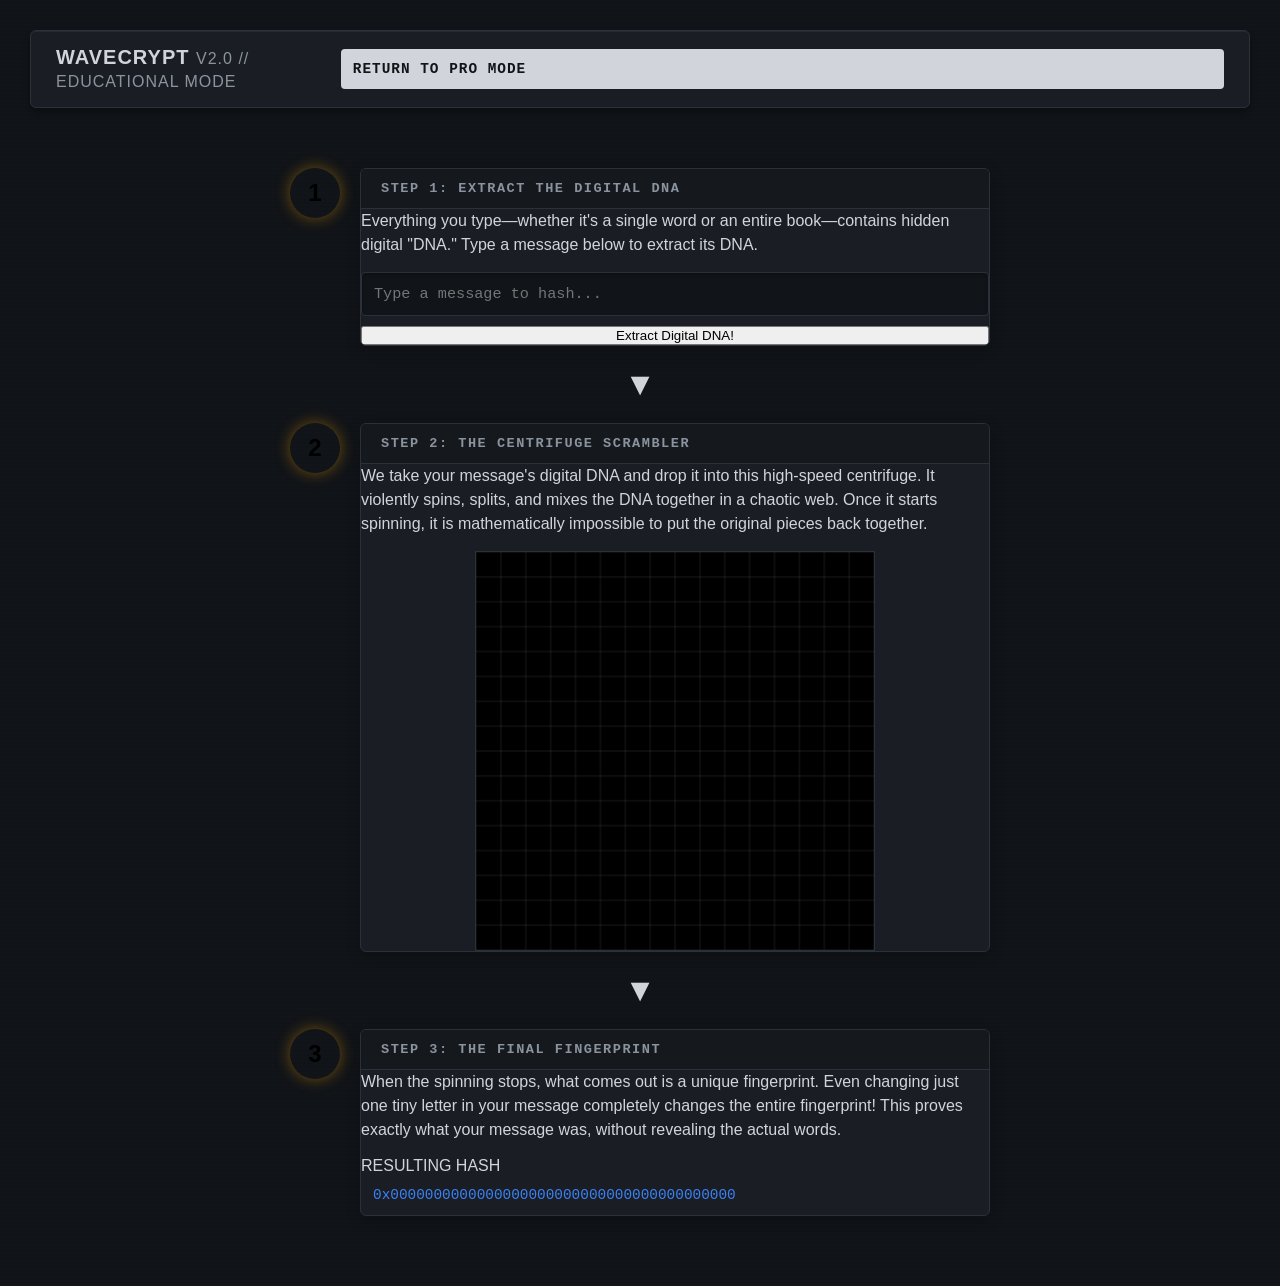
==== ui/layman.html @ 8665dae8 "feat: Add Layman Educational Mode and Pipeline UI Redesign" ====
<!DOCTYPE html>
<html lang="en">
<head>
    <meta charset="UTF-8">
    <meta name="viewport" content="width=device-width, initial-scale=1.0">
    <title>WaveCrypt - Layman's Explanation</title>
    <link rel="stylesheet" href="styles.css">
    <style>
        .layman-layout {
            display: flex;
            flex-direction: column;
            align-items: center;
            max-width: 700px;
            margin: 40px auto;
            gap: 20px;
        }
        .layman-step {
            display: flex;
            gap: 20px;
            width: 100%;
        }
        .step-number {
            flex-shrink: 0;
            width: 50px;
            height: 50px;
            background: var(--primary-color);
            color: #000;
            border-radius: 50%;
            display: flex;
            align-items: center;
            justify-content: center;
            font-size: 1.5rem;
            font-weight: bold;
            box-shadow: 0 0 15px rgba(255, 170, 0, 0.4);
        }
        .step-content {
            flex-grow: 1;
        }
        .layman-text {
            font-size: 1rem;
            color: var(--text-muted);
            line-height: 1.5;
            margin-bottom: 15px;
        }
        .flow-arrow {
            font-size: 2rem;
            color: var(--primary-color);
            animation: bounce 2s infinite;
        }
        @keyframes bounce {
            0%, 20%, 50%, 80%, 100% {transform: translateY(0);}
            40% {transform: translateY(-10px);}
            60% {transform: translateY(-5px);}
        }
    </style>
</head>
<body>
    <main class="pipeline-container">
        <!-- HEADER -->
        <header class="top-bar" style="display:flex; justify-content:space-between; align-items:center;">
            <h1>WaveCrypt <span>v2.0 // Educational Mode</span></h1>
            <a href="index.html" class="action-btn" style="text-decoration:none;">RETURN TO PRO MODE</a>
        </header>

        <!-- LAYMAN WATERFALL LAYOUT -->
        <div class="layman-layout">
            
            <!-- STEP 1: INPUT -->
            <div class="layman-step">
                <div class="step-number">1</div>
                <div class="step-content panel">
                    <div class="panel-header">STEP 1: EXTRACT THE DIGITAL DNA</div>
                    <p class="layman-text">Everything you type—whether it's a single word or an entire book—contains hidden digital "DNA." Type a message below to extract its DNA.</p>
                    <input type="text" id="rawInput" placeholder="Type a message to hash..." autocomplete="off">
                    <button id="hashBtn" class="btn primary-btn" style="width: 100%; margin-top: 10px;">Extract Digital DNA!</button>
                </div>
            </div>

            <!-- ANIMATED ARROW DOWN -->
            <div class="flow-arrow">▼</div>

            <!-- STEP 2: SIMULATION -->
            <div class="layman-step">
                <div class="step-number">2</div>
                <div class="step-content panel">
                    <div class="panel-header">STEP 2: THE CENTRIFUGE SCRAMBLER</div>
                    <p class="layman-text">We take your message's digital DNA and drop it into this high-speed centrifuge. It violently spins, splits, and mixes the DNA together in a chaotic web. Once it starts spinning, it is mathematically impossible to put the original pieces back together.</p>
                    
                    <div class="canvas-wrapper" style="position: relative; width: 100%; max-width:400px; margin: 0 auto; aspect-ratio: 1/1; background: #000; border: 1px solid var(--border-color); overflow: hidden;">
                        <div id="fluidContainer" style="width:100%; height:100%; filter: contrast(30); background: #000;">
                            <canvas id="gridCanvas" width="400" height="400" style="width:100%; height:100%; filter: blur(8px);"></canvas>
                        </div>
                        <canvas id="bgCanvas" width="400" height="400" style="position:absolute; top:0; left:0; width:100%; height:100%; pointer-events:none;"></canvas>
                    </div>
                </div>
            </div>

            <!-- ANIMATED ARROW DOWN -->
            <div class="flow-arrow">▼</div>

            <!-- STEP 3: OUTPUT -->
            <div class="layman-step">
                <div class="step-number">3</div>
                <div class="step-content panel">
                    <div class="panel-header">STEP 3: THE FINAL FINGERPRINT</div>
                    <p class="layman-text">When the spinning stops, what comes out is a unique fingerprint. Even changing just one tiny letter in your message completely changes the entire fingerprint! This proves exactly what your message was, without revealing the actual words.</p>
                    <div class="hash-display">
                        <div class="hash-label">RESULTING HASH</div>
                        <div id="hashOutput" class="hash-value">0x0000000000000000000000000000000000000000</div>
                    </div>
                </div>
            </div>

        </div>
    </main>
    
    <script src="layman.js"></script>
</body>
</html>
---- ui/styles.css ----
:root {
    /* Classic, Professional, Realistic Palette */
    --bg-base: #111418;
    --bg-panel: #1a1e24;
    --bg-panel-inset: #15181d;
    --border-color: #2a313b;
    --border-highlight: #3a424e;
    
    --text-main: #d1d5db;
    --text-dim: #8b949e;
    --text-dark: #111418;
    
    --accent-amber: #f59e0b;
    --accent-blue: #3b82f6;
    --accent-green: #10b981;
    --accent-red: #ef4444;
    
    --font-sans: -apple-system, BlinkMacSystemFont, "Segoe UI", Roboto, Helvetica, Arial, sans-serif;
    --font-mono: ui-monospace, SFMono-Regular, "SF Mono", Menlo, Consolas, "Liberation Mono", monospace;
}

* {
    margin: 0;
    padding: 0;
    box-sizing: border-box;
}

body {
    background-color: var(--bg-base);
    color: var(--text-main);
    font-family: var(--font-sans);
    min-height: 100vh;
    display: flex;
    justify-content: center;
    align-items: center;
    /* Subtle noise/texture for realistic lab feel */
    background-image: repeating-linear-gradient(0deg, transparent, transparent 2px, rgba(0,0,0,0.05) 2px, rgba(0,0,0,0.05) 4px);
}

/* Pipeline Layout */
.pipeline-container {
    width: 100%;
    max-width: 1400px;
    padding: 30px;
    display: flex;
    flex-direction: column;
    gap: 20px;
}

/* Top Bar */
.top-bar {
    display: flex;
    justify-content: space-between;
    align-items: center;
    padding: 15px 25px;
    background: var(--bg-panel);
    border: 1px solid var(--border-color);
    border-radius: 6px;
    box-shadow: inset 0 1px 0 rgba(255,255,255,0.05), 0 4px 6px rgba(0,0,0,0.3);
}
.top-bar h1 {
    font-size: 1.25rem;
    font-weight: 600;
    letter-spacing: 1px;
    text-transform: uppercase;
    color: var(--text-main);
}
.top-bar h1 span {
    color: var(--text-dim);
    font-weight: 400;
    font-size: 1rem;
}
.status-indicator {
    font-family: var(--font-mono);
    font-size: 0.85rem;
    color: var(--accent-green);
    display: flex;
    align-items: center;
    gap: 8px;
}
.status-indicator::before {
    content: '';
    display: inline-block;
    width: 8px;
    height: 8px;
    background: var(--accent-green);
    border-radius: 50%;
    box-shadow: 0 0 8px var(--accent-green);
}

/* Pipeline Grid */
.pipeline-grid {
    display: grid;
    grid-template-columns: 1fr 1fr 1fr;
    grid-template-areas: 
        "input sim edu"
        "output sim edu";
    gap: 20px;
}

.stage-input { grid-area: input; }
.stage-sim { grid-area: sim; }
.stage-edu { grid-area: edu; }
.stage-output { grid-area: output; }

/* Panels */
.panel {
    background: var(--bg-panel);
    border: 1px solid var(--border-color);
    border-radius: 6px;
    display: flex;
    flex-direction: column;
    overflow: hidden;
    box-shadow: 0 4px 15px rgba(0,0,0,0.2);
}
.panel-header {
    background: var(--bg-panel-inset);
    padding: 12px 20px;
    font-family: var(--font-mono);
    font-size: 0.85rem;
    font-weight: 600;
    letter-spacing: 1.5px;
    color: var(--text-dim);
    border-bottom: 1px solid var(--border-color);
}
.panel-content {
    padding: 20px;
    display: flex;
    flex-direction: column;
    gap: 15px;
    flex-grow: 1;
}

.description {
    font-size: 0.95rem;
    color: var(--text-dim);
    line-height: 1.5;
}
.mono-text {
    font-family: var(--font-mono);
    font-size: 0.9rem;
    line-height: 1.6;
}

/* Inputs & Buttons */
textarea, input[type="text"] {
    width: 100%;
    background: var(--bg-base);
    border: 1px solid var(--border-color);
    border-radius: 4px;
    padding: 12px;
    color: var(--text-main);
    font-family: var(--font-mono);
    font-size: 0.95rem;
    resize: none;
    outline: none;
    box-shadow: inset 0 2px 4px rgba(0,0,0,0.2);
    transition: border-color 0.2s;
}
textarea:focus, input[type="text"]:focus {
    border-color: var(--accent-blue);
}

.action-btn {
    width: 100%;
    padding: 12px;
    background: var(--text-main);
    color: var(--text-dark);
    border: none;
    border-radius: 4px;
    font-family: var(--font-mono);
    font-weight: 700;
    font-size: 0.9rem;
    letter-spacing: 1px;
    cursor: pointer;
    transition: all 0.2s;
}
.action-btn:hover:not(:disabled) {
    background: #fff;
    transform: translateY(-1px);
}
.action-btn:active:not(:disabled) {
    transform: translateY(1px);
}
.action-btn:disabled {
    opacity: 0.5;
    cursor: not-allowed;
}
.action-btn.secondary {
    background: var(--bg-panel-inset);
    color: var(--text-main);
    border: 1px solid var(--border-color);
}
.action-btn.secondary:hover {
    background: var(--border-highlight);
}

/* Stage 2: Simulation Specific */
.view-btn {
    background: transparent;
    border: 1px solid var(--border-highlight);
    color: var(--text-dim);
    font-family: var(--font-mono);
    font-size: 0.75rem;
    padding: 4px 8px;
    cursor: pointer;
    border-radius: 4px;
    transition: all 0.2s;
}
.view-btn:hover {
    background: var(--border-color);
}
.view-btn.active {
    background: var(--text-main);
    color: var(--text-dark);
    border-color: var(--text-main);
}

.canvas-wrapper {
    /* Styles moved inline to HTML to handle z-indexing */
}
canvas {
    /* Styles moved inline to HTML */
}
.sim-stats {
    display: flex;
    justify-content: space-between;
    padding: 12px 20px;
    background: var(--bg-panel-inset);
    font-family: var(--font-mono);
    font-size: 0.85rem;
    color: var(--accent-amber);
}

/* Stage 3 & 4: Hash Outputs */
.hash-box {
    display: flex;
    align-items: stretch;
    background: var(--bg-base);
    border: 1px solid var(--border-color);
    border-radius: 4px;
    overflow: hidden;
}
#hashOutput {
    flex-grow: 1;
    padding: 12px;
    font-family: var(--font-mono);
    font-size: 0.9rem;
    color: var(--accent-blue);
    word-break: break-all;
    display: flex;
    align-items: center;
}
.icon-btn {
    background: var(--border-color);
    color: var(--text-main);
    border: none;
    padding: 0 15px;
    font-family: var(--font-sans);
    font-size: 0.85rem;
    cursor: pointer;
    transition: background 0.2s;
}
.icon-btn:hover:not(:disabled) {
    background: var(--border-highlight);
}
.icon-btn:disabled {
    opacity: 0.5;
    cursor: not-allowed;
}

.decrypt-group {
    display: flex;
    gap: 10px;
}
.decrypt-group input {
    flex-grow: 1;
}
.decrypt-group button {
    width: auto;
    padding: 0 20px;
}

.scanline {
    position: absolute;
    top: 0;
    left: 0;
    width: 100%;
    height: 100%;
    background: linear-gradient(
        to bottom,
        rgba(255,255,255,0),
        rgba(255,255,255,0) 50%,
        rgba(0,0,0,0.1) 50%,
        rgba(0,0,0,0.1)
    );
    background-size: 100% 4px;
    pointer-events: none;
    z-index: 10;
    opacity: 0.5;
}

/* Responsive */
@media (max-width: 1024px) {
    .content-grid {
        grid-template-columns: 1fr;
    }
}
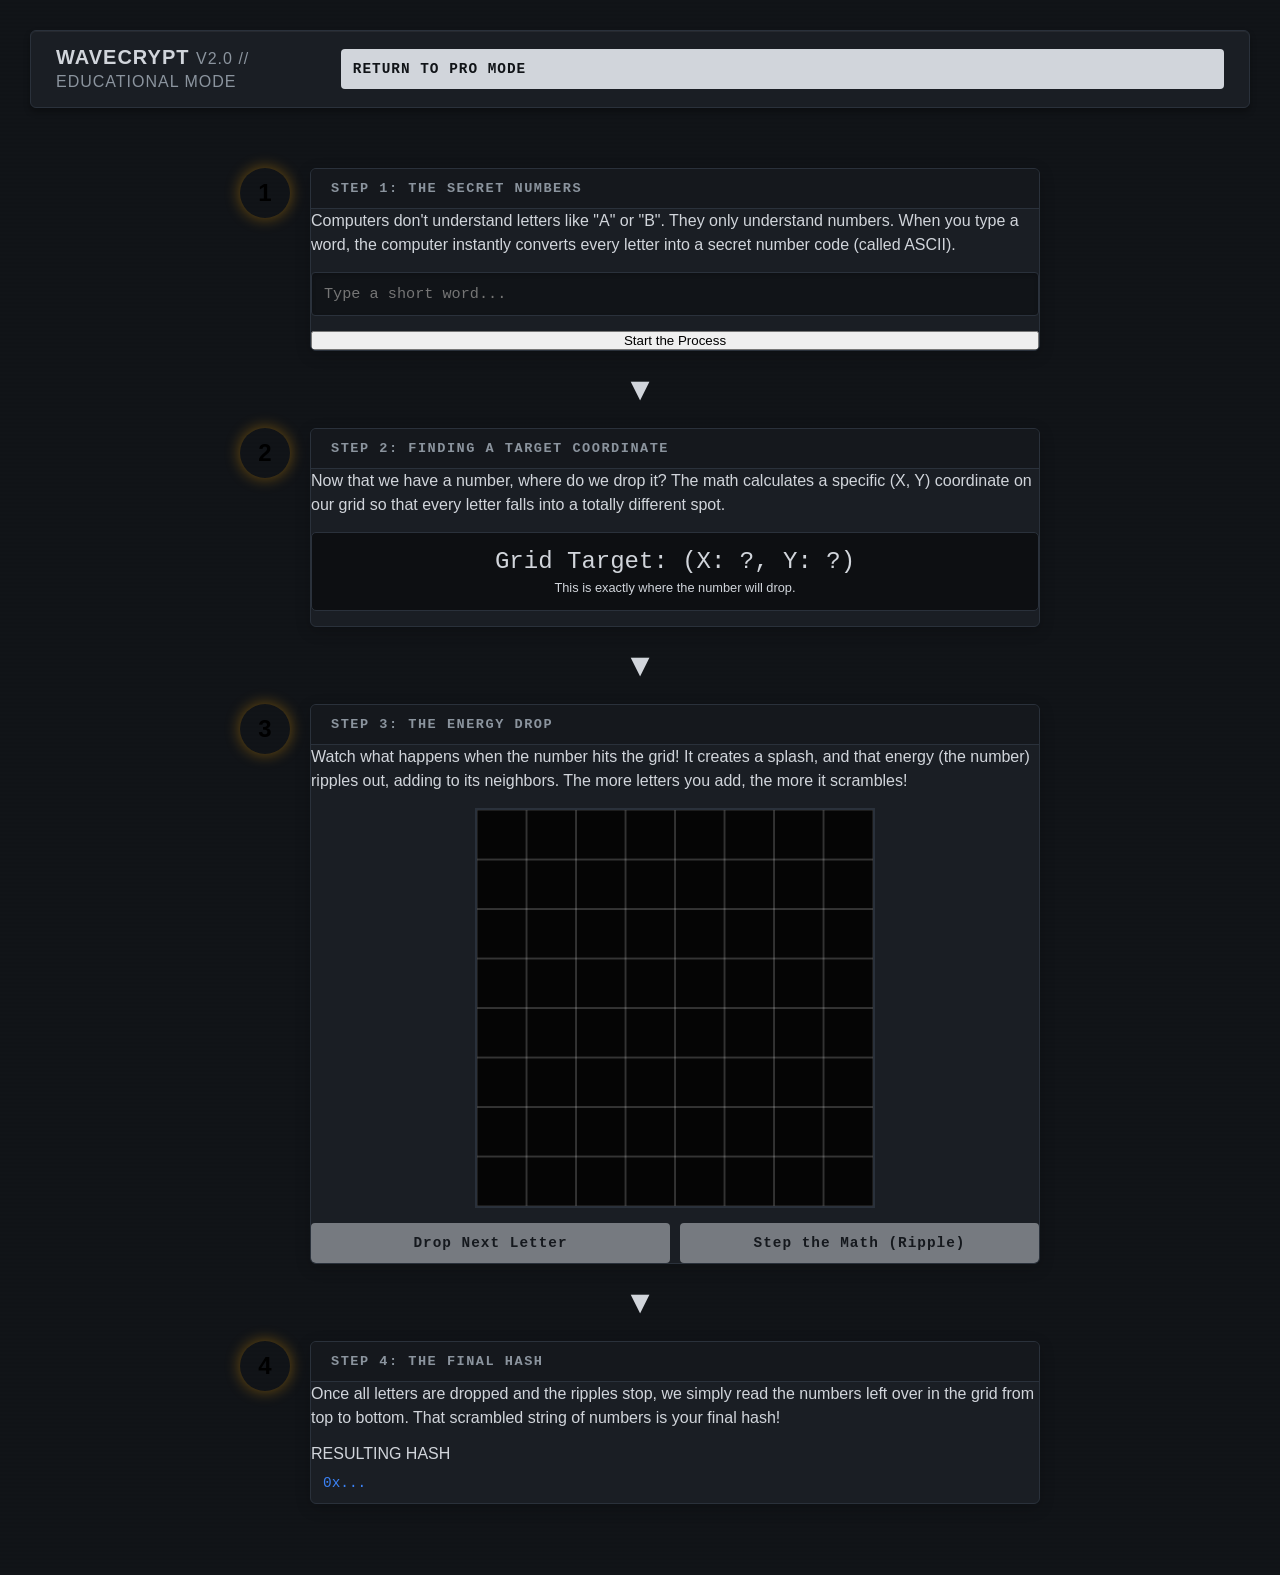
==== commit 0e1b0369: "feat: Replace Layman mode with slow-motion interactive step-by-step visualizer" ====
--- a/ui/layman.html
+++ b/ui/layman.html
@@ -3,14 +3,14 @@
 <head>
     <meta charset="UTF-8">
     <meta name="viewport" content="width=device-width, initial-scale=1.0">
-    <title>WaveCrypt - Layman's Explanation</title>
+    <title>WaveCrypt - Educational Visualizer</title>
     <link rel="stylesheet" href="styles.css">
     <style>
         .layman-layout {
             display: flex;
             flex-direction: column;
             align-items: center;
-            max-width: 700px;
+            max-width: 800px;
             margin: 40px auto;
             gap: 20px;
         }
@@ -52,6 +52,43 @@
             40% {transform: translateY(-10px);}
             60% {transform: translateY(-5px);}
         }
+
+        /* NEW VISUALIZER STYLES */
+        .interactive-box {
+            background: rgba(0, 0, 0, 0.5);
+            border: 1px solid var(--border-color);
+            padding: 15px;
+            border-radius: 5px;
+            margin-bottom: 15px;
+            text-align: center;
+            min-height: 60px;
+            display: flex;
+            flex-direction: column;
+            justify-content: center;
+            align-items: center;
+        }
+        .char-breakdown {
+            font-family: 'Space Mono', monospace;
+            font-size: 1.5rem;
+            color: var(--primary-color);
+        }
+        .char-breakdown span {
+            color: #0ff; /* cyan for ascii number */
+        }
+        .grid-visualizer {
+            position: relative;
+            width: 100%;
+            max-width: 400px;
+            margin: 0 auto;
+            aspect-ratio: 1/1;
+            background: #050505;
+            border: 2px solid var(--border-color);
+        }
+        .action-row {
+            display: flex;
+            gap: 10px;
+            margin-top: 15px;
+        }
     </style>
 </head>
 <body>
@@ -65,32 +102,22 @@
         <!-- LAYMAN WATERFALL LAYOUT -->
         <div class="layman-layout">
             
-            <!-- STEP 1: INPUT -->
+            <!-- STEP 1: INPUT & CONVERSION -->
             <div class="layman-step">
                 <div class="step-number">1</div>
                 <div class="step-content panel">
-                    <div class="panel-header">STEP 1: EXTRACT THE DIGITAL DNA</div>
-                    <p class="layman-text">Everything you type—whether it's a single word or an entire book—contains hidden digital "DNA." Type a message below to extract its DNA.</p>
-                    <input type="text" id="rawInput" placeholder="Type a message to hash..." autocomplete="off">
-                    <button id="hashBtn" class="btn primary-btn" style="width: 100%; margin-top: 10px;">Extract Digital DNA!</button>
-                </div>
-            </div>
+                    <div class="panel-header">STEP 1: THE SECRET NUMBERS</div>
+                    <p class="layman-text">Computers don't understand letters like "A" or "B". They only understand numbers. When you type a word, the computer instantly converts every letter into a secret number code (called ASCII).</p>
+                    
+                    <input type="text" id="rawInput" placeholder="Type a short word..." autocomplete="off" maxlength="10">
+                    
+                    <div class="action-row">
+                        <button id="startBtn" class="btn primary-btn" style="flex:1;">Start the Process</button>
+                    </div>
 
-            <!-- ANIMATED ARROW DOWN -->
-            <div class="flow-arrow">▼</div>
-
-            <!-- STEP 2: SIMULATION -->
-            <div class="layman-step">
-                <div class="step-number">2</div>
-                <div class="step-content panel">
-                    <div class="panel-header">STEP 2: THE CENTRIFUGE SCRAMBLER</div>
-                    <p class="layman-text">We take your message's digital DNA and drop it into this high-speed centrifuge. It violently spins, splits, and mixes the DNA together in a chaotic web. Once it starts spinning, it is mathematically impossible to put the original pieces back together.</p>
-                    
-                    <div class="canvas-wrapper" style="position: relative; width: 100%; max-width:400px; margin: 0 auto; aspect-ratio: 1/1; background: #000; border: 1px solid var(--border-color); overflow: hidden;">
-                        <div id="fluidContainer" style="width:100%; height:100%; filter: contrast(30); background: #000;">
-                            <canvas id="gridCanvas" width="400" height="400" style="width:100%; height:100%; filter: blur(8px);"></canvas>
-                        </div>
-                        <canvas id="bgCanvas" width="400" height="400" style="position:absolute; top:0; left:0; width:100%; height:100%; pointer-events:none;"></canvas>
+                    <div id="conversionBox" class="interactive-box" style="display:none; margin-top: 15px;">
+                        <div class="char-breakdown" id="charDisplay">Waiting...</div>
+                        <div style="font-size: 0.8rem; color: var(--text-muted); margin-top: 5px;" id="charExplainer"></div>
                     </div>
                 </div>
             </div>
@@ -98,15 +125,53 @@
             <!-- ANIMATED ARROW DOWN -->
             <div class="flow-arrow">▼</div>
 
-            <!-- STEP 3: OUTPUT -->
+            <!-- STEP 2: MAPPING -->
+            <div class="layman-step">
+                <div class="step-number">2</div>
+                <div class="step-content panel">
+                    <div class="panel-header">STEP 2: FINDING A TARGET COORDINATE</div>
+                    <p class="layman-text">Now that we have a number, where do we drop it? The math calculates a specific (X, Y) coordinate on our grid so that every letter falls into a totally different spot.</p>
+                    
+                    <div id="mappingBox" class="interactive-box">
+                        <div class="char-breakdown" id="coordDisplay">Grid Target: (X: ?, Y: ?)</div>
+                        <div style="font-size: 0.8rem; color: var(--text-muted); margin-top: 5px;">This is exactly where the number will drop.</div>
+                    </div>
+                </div>
+            </div>
+
+            <!-- ANIMATED ARROW DOWN -->
+            <div class="flow-arrow">▼</div>
+
+            <!-- STEP 3: THE DROP AND RIPPLE -->
             <div class="layman-step">
                 <div class="step-number">3</div>
                 <div class="step-content panel">
-                    <div class="panel-header">STEP 3: THE FINAL FINGERPRINT</div>
-                    <p class="layman-text">When the spinning stops, what comes out is a unique fingerprint. Even changing just one tiny letter in your message completely changes the entire fingerprint! This proves exactly what your message was, without revealing the actual words.</p>
+                    <div class="panel-header">STEP 3: THE ENERGY DROP</div>
+                    <p class="layman-text">Watch what happens when the number hits the grid! It creates a splash, and that energy (the number) ripples out, adding to its neighbors. The more letters you add, the more it scrambles!</p>
+                    
+                    <div class="grid-visualizer">
+                        <canvas id="slowGridCanvas" width="400" height="400" style="width:100%; height:100%;"></canvas>
+                    </div>
+
+                    <div class="action-row">
+                        <button id="nextLetterBtn" class="action-btn" style="flex:1;" disabled>Drop Next Letter</button>
+                        <button id="stepMathBtn" class="action-btn" style="flex:1;" disabled>Step the Math (Ripple)</button>
+                    </div>
+                </div>
+            </div>
+
+            <!-- ANIMATED ARROW DOWN -->
+            <div class="flow-arrow">▼</div>
+
+            <!-- STEP 4: OUTPUT -->
+            <div class="layman-step">
+                <div class="step-number">4</div>
+                <div class="step-content panel">
+                    <div class="panel-header">STEP 4: THE FINAL HASH</div>
+                    <p class="layman-text">Once all letters are dropped and the ripples stop, we simply read the numbers left over in the grid from top to bottom. That scrambled string of numbers is your final hash!</p>
                     <div class="hash-display">
                         <div class="hash-label">RESULTING HASH</div>
-                        <div id="hashOutput" class="hash-value">0x0000000000000000000000000000000000000000</div>
+                        <div id="hashOutput" class="hash-value">0x...</div>
                     </div>
                 </div>
             </div>
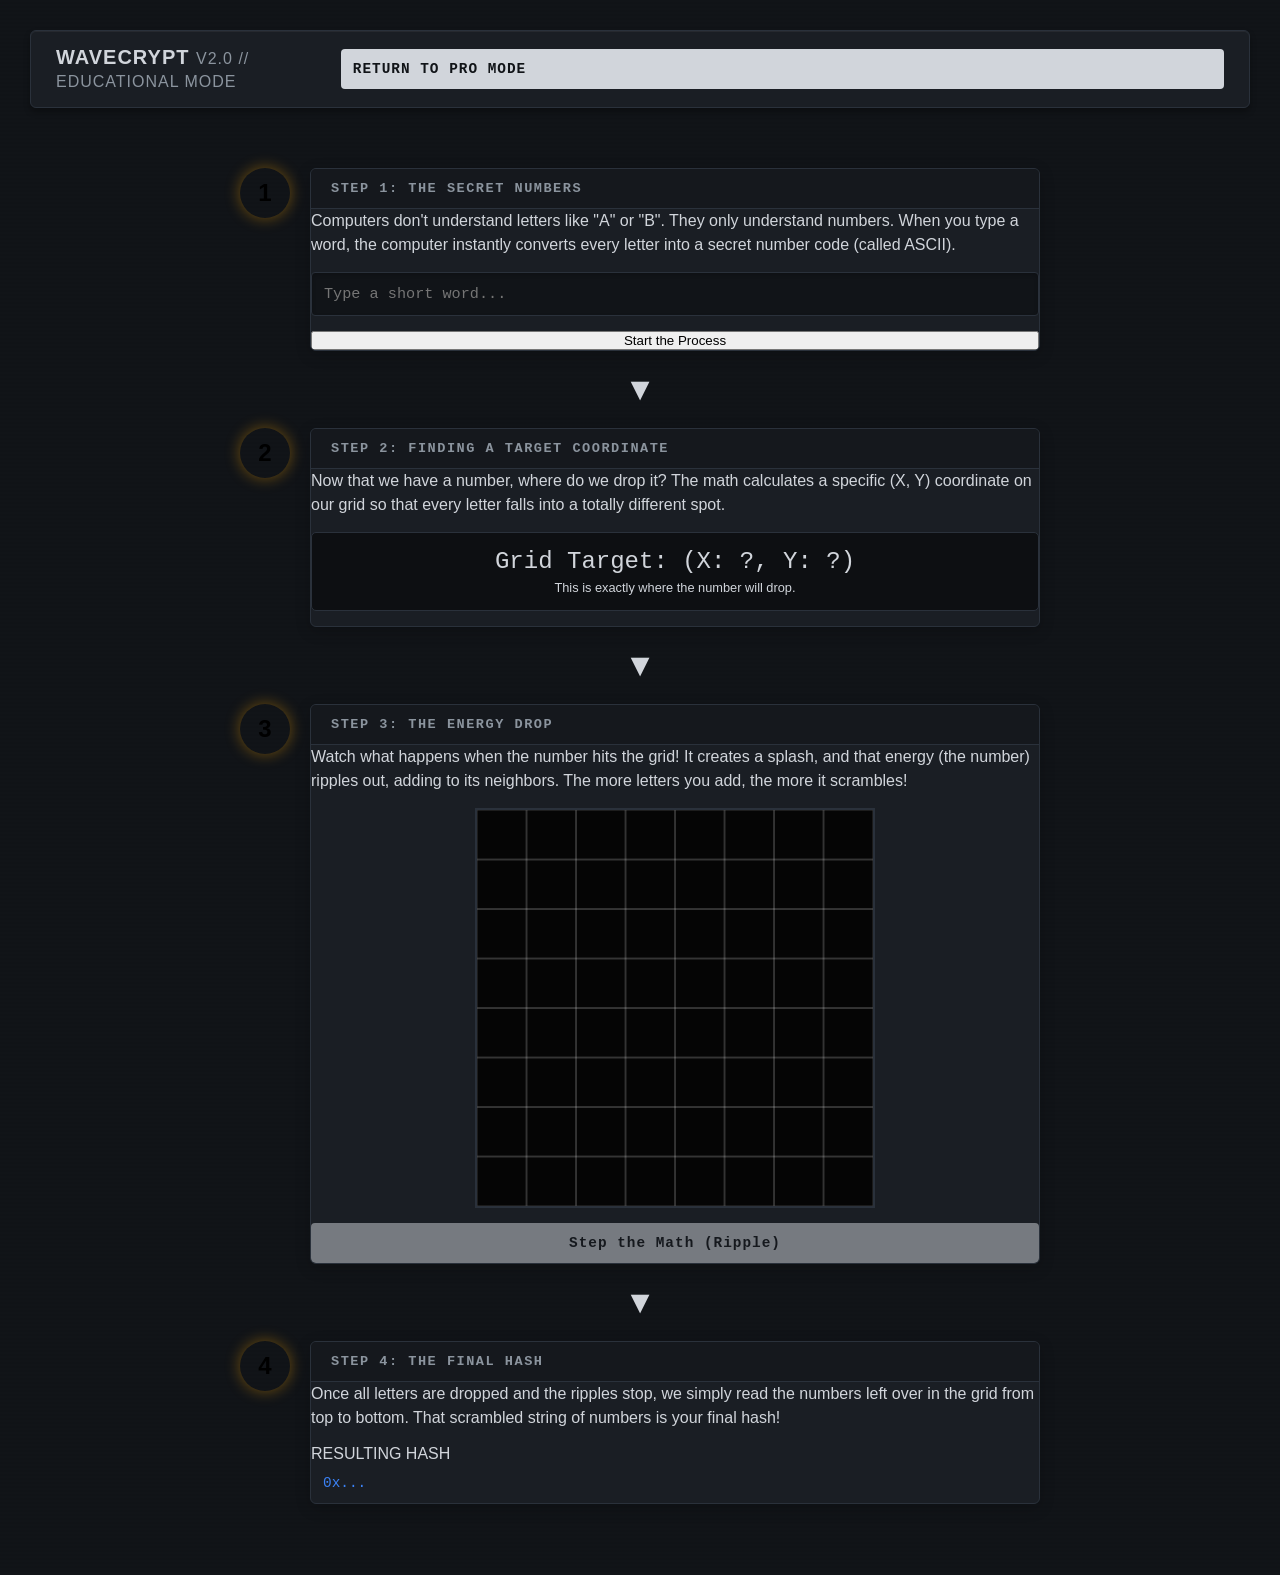
==== commit 84e5a72e: "fix: Remove deleted event listener causing script crash" ====
--- a/ui/layman.html
+++ b/ui/layman.html
@@ -154,7 +154,6 @@
                     </div>
 
                     <div class="action-row">
-                        <button id="nextLetterBtn" class="action-btn" style="flex:1;" disabled>Drop Next Letter</button>
                         <button id="stepMathBtn" class="action-btn" style="flex:1;" disabled>Step the Math (Ripple)</button>
                     </div>
                 </div>
@@ -179,6 +178,6 @@
         </div>
     </main>
     
-    <script src="layman.js"></script>
+    <script src="layman.js?v=4"></script>
 </body>
 </html>
